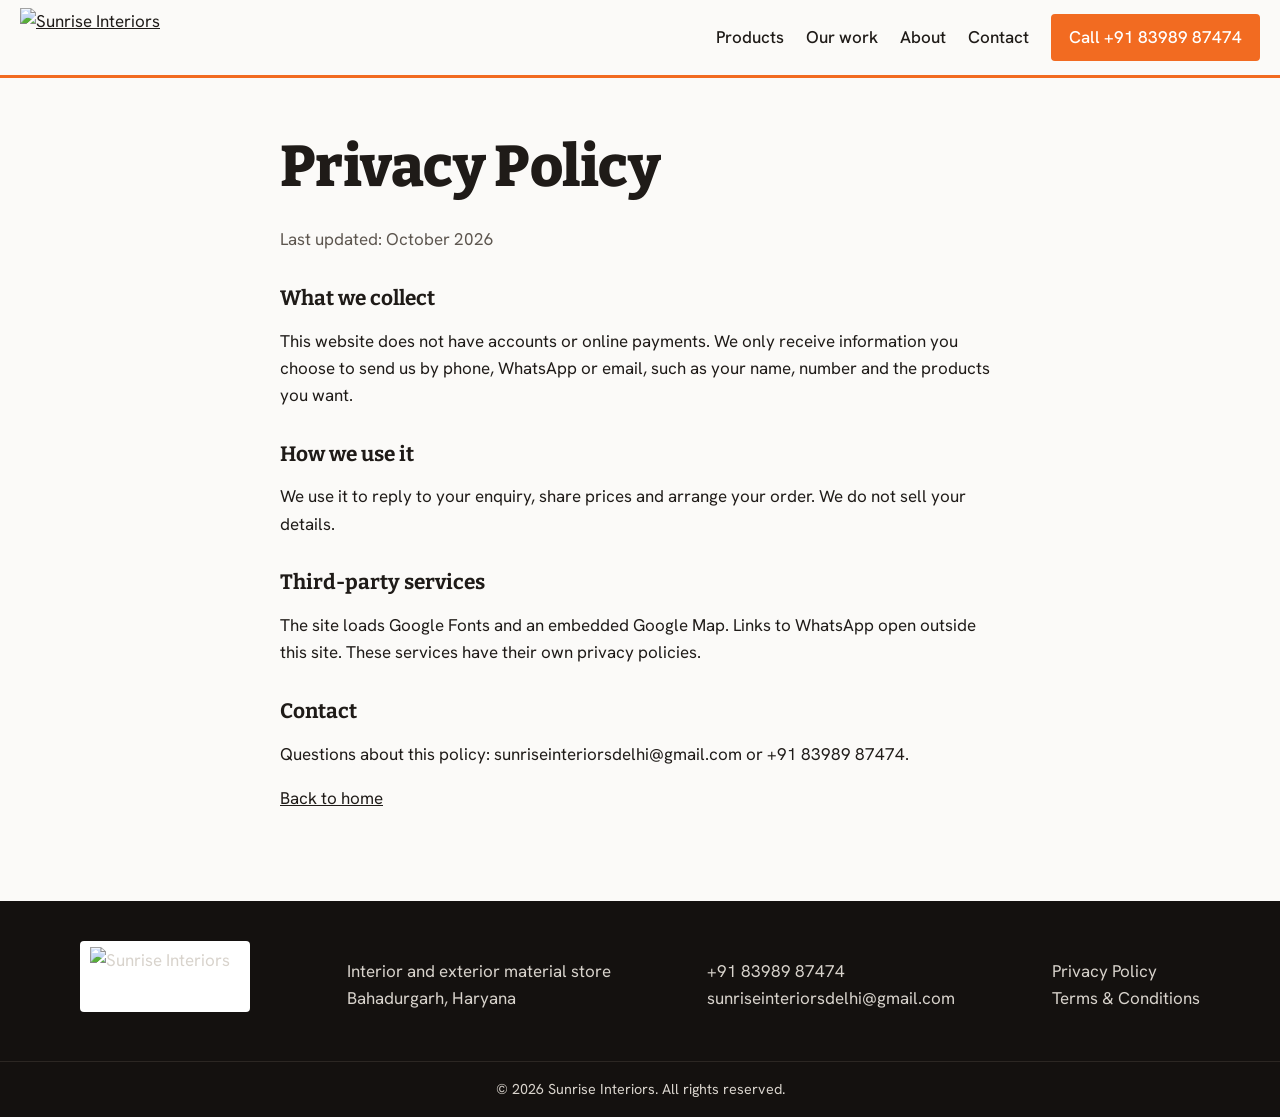
==== privacy.html @ b4b77e16 "Add files via upload" ====
<!DOCTYPE html>
<html lang="en"><head><meta charset="utf-8"><meta name="viewport" content="width=device-width, initial-scale=1">
<title>Privacy Policy | Sunrise Interiors</title><meta name="description" content="Privacy policy for the Sunrise Interiors website.">
<meta property="og:title" content="Privacy Policy | Sunrise Interiors"><meta property="og:image" content="assets/work-acp-exterior.jpg">
<link rel="icon" href="assets/logo.png">
<link rel="preconnect" href="https://fonts.googleapis.com"><link rel="preconnect" href="https://fonts.gstatic.com" crossorigin>
<link href="https://fonts.googleapis.com/css2?family=Bitter:wght@500;700;800&family=Hanken+Grotesk:wght@400;500;700&display=swap" rel="stylesheet">
<link rel="stylesheet" href="styles.css"></head><body class="">
<a class="skip" href="#main">Skip to content</a>
<header class="top"><a class="brand" href="index.html"><img src="assets/logo.svg" alt="Sunrise Interiors" width="150" height="59"></a>
<button class="burger" aria-label="Menu" aria-expanded="false" onclick="var n=document.getElementById('nav');var o=n.classList.toggle('open');this.setAttribute('aria-expanded',o)">Menu</button>
<nav id="nav"><a href="index.html#products">Products</a><a href="index.html#work">Our work</a><a href="index.html#about">About</a><a href="index.html#contact">Contact</a><a class="btn sm" href="tel:+918398987474">Call +91 83989 87474</a></nav></header>
<main id="main"><section class="wrap doc"><h1>Privacy Policy</h1><p class="sub">Last updated: October 2026</p><h2>What we collect</h2><p>This website does not have accounts or online payments. We only receive information you choose to send us by phone, WhatsApp or email, such as your name, number and the products you want.</p><h2>How we use it</h2><p>We use it to reply to your enquiry, share prices and arrange your order. We do not sell your details.</p><h2>Third-party services</h2><p>The site loads Google Fonts and an embedded Google Map. Links to WhatsApp open outside this site. These services have their own privacy policies.</p><h2>Contact</h2><p>Questions about this policy: sunriseinteriorsdelhi@gmail.com or +91 83989 87474.</p><p><a href="index.html">Back to home</a></p></section></main>
<footer><div class="wrap foot"><img src="assets/logo.svg" alt="Sunrise Interiors" width="170" height="67"><p>Interior and exterior material store<br>Bahadurgarh, Haryana</p>
<p><a href="tel:+918398987474">+91 83989 87474</a><br><a href="mailto:sunriseinteriorsdelhi@gmail.com">sunriseinteriorsdelhi@gmail.com</a></p><p><a href="privacy.html">Privacy Policy</a><br><a href="terms.html">Terms &amp; Conditions</a></p></div>
<p class="copy">© 2026 Sunrise Interiors. All rights reserved.</p></footer></body></html>
---- styles.css ----
:root{--sun:#f26b21;--sun-d:#c9500f;--ink:#1f1b18;--mute:#5d564f;--paper:#fbfaf8;--stone:#efece7;--line:#ddd8d1}
*{box-sizing:border-box}html{scroll-behavior:smooth;scroll-padding-top:90px}
body{margin:0;font:17px/1.6 "Hanken Grotesk",system-ui,sans-serif;color:var(--ink);background:var(--paper)}
img{max-width:100%;height:auto;display:block}a{color:inherit}
h1,h2,h3{font-family:Bitter,Georgia,serif;line-height:1.15;margin:0 0 .5em}
h1{font-size:clamp(2.1rem,5vw,3.6rem);font-weight:800;letter-spacing:-.01em}h2{font-size:clamp(1.7rem,3.4vw,2.4rem);font-weight:700}h3{font-size:1.25rem}
.wrap{max-width:1160px;margin:0 auto;padding:0 20px}.sec{padding:72px 20px}
.skip{position:absolute;left:-999px}.skip:focus{left:10px;top:10px;background:#fff;padding:8px;z-index:99}
:focus-visible{outline:3px solid var(--sun);outline-offset:2px}
.top{position:sticky;top:0;z-index:20;display:flex;align-items:center;justify-content:space-between;gap:16px;padding:8px 20px;background:rgba(251,250,248,.96);border-bottom:3px solid var(--sun);backdrop-filter:blur(6px)}
.top nav{display:flex;align-items:center;gap:22px}.top nav a{text-decoration:none;font-weight:500}.top nav a:hover{color:var(--sun-d)}
.burger{display:none;background:none;border:2px solid var(--ink);border-radius:6px;padding:6px 12px;font:inherit;font-weight:700}
.btn{display:inline-block;background:var(--sun);color:#fff;font-weight:700;text-decoration:none;padding:13px 24px;border-radius:4px;border:2px solid var(--sun)}
.btn:hover{background:var(--sun-d);border-color:var(--sun-d)}.btn.sm{padding:8px 16px}.btn.ghost{background:transparent;color:inherit;border-color:currentColor}.btn.ghost:hover{background:var(--ink);color:#fff;border-color:var(--ink)}
.hero{background:var(--stone);border-bottom:1px solid var(--line)}.hero-in{display:grid;grid-template-columns:1.1fr 1fr;gap:48px;align-items:center;padding-top:64px;padding-bottom:64px}
.hero-img{border-radius:4px;box-shadow:14px 14px 0 var(--sun)}.lead{font-size:1.15rem;color:var(--mute);max-width:56ch}.cta{display:flex;gap:12px;flex-wrap:wrap;margin-top:28px}
.sub{color:var(--mute);margin:-.2em 0 2em;max-width:60ch}
.grid{display:grid;grid-template-columns:repeat(auto-fill,minmax(250px,1fr));gap:28px}
.card{background:#fff;border:1px solid var(--line);border-radius:4px;overflow:hidden;display:flex;flex-direction:column}
.card div{padding:16px 18px 20px;display:flex;flex-direction:column;flex:1}.card p{margin:0 0 12px;color:var(--mute);font-size:.95rem;flex:1}
.card a{font-weight:700;color:var(--sun-d);text-decoration:none;border-bottom:2px solid var(--sun);align-self:flex-start}
.note{margin-top:32px;font-weight:500}
.band{background:var(--stone)}.band.dark{background:var(--ink);color:#fff}.band.dark .btn.ghost:hover{background:#fff;color:var(--ink);border-color:#fff}
.works{display:grid;grid-template-columns:repeat(auto-fit,minmax(300px,1fr));gap:24px}.works figure{margin:0}.works img{border-radius:4px;width:100%;aspect-ratio:4/3;object-fit:cover}.works figcaption{padding-top:10px;color:var(--mute);font-size:.95rem}
.two{display:grid;grid-template-columns:1fr 1.4fr;gap:40px}
.contact{display:grid;grid-template-columns:1fr 1.3fr;gap:40px;align-items:start}.contact a{color:#ffb98f}.contact .btn{color:#fff}.contact iframe{width:100%;height:340px;border:0;border-radius:4px}
footer{background:#14110f;color:#d8d3cc;padding-top:40px}.foot{display:flex;gap:40px;flex-wrap:wrap;justify-content:space-between;align-items:flex-start}.foot img{background:#fff;padding:6px 10px;border-radius:4px}.foot a{text-decoration:none}.foot a:hover{color:var(--sun)}
.copy{text-align:center;border-top:1px solid #2c2723;margin:32px 0 0;padding:16px;font-size:.9rem}
.doc{max-width:760px;padding-top:56px;padding-bottom:72px}.doc h2{font-size:1.3rem;margin-top:1.6em}
@media(max-width:820px){.hero-in,.two,.contact{grid-template-columns:1fr}.hero-in{padding-top:40px}.hero-img{box-shadow:8px 8px 0 var(--sun)}.sec{padding:52px 20px}
.burger{display:block}.top nav{display:none;position:absolute;left:0;right:0;top:100%;flex-direction:column;align-items:stretch;gap:0;background:var(--paper);border-bottom:3px solid var(--sun)}.top nav.open{display:flex}.top nav a{padding:14px 20px;border-top:1px solid var(--line)}.top nav .btn{margin:12px 20px;text-align:center}}
@media(prefers-reduced-motion:reduce){html{scroll-behavior:auto}}
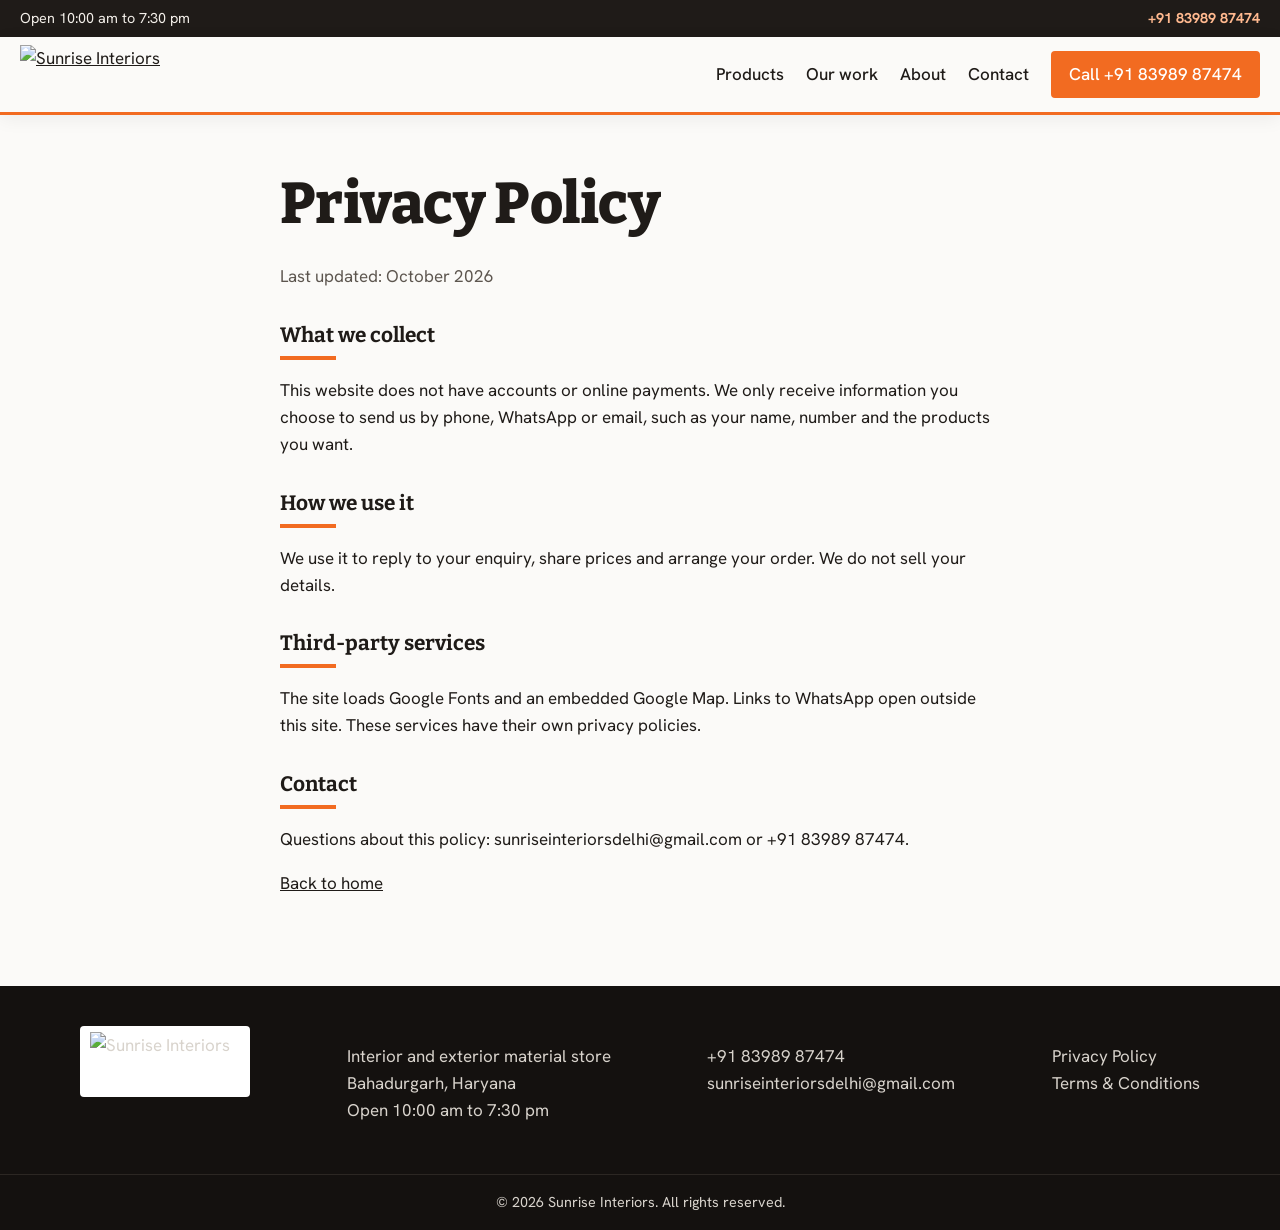
==== commit 542a1e12: "Add files via upload" ====
--- a/privacy.html
+++ b/privacy.html
@@ -1,16 +1,17 @@
 <!DOCTYPE html>
 <html lang="en"><head><meta charset="utf-8"><meta name="viewport" content="width=device-width, initial-scale=1">
 <title>Privacy Policy | Sunrise Interiors</title><meta name="description" content="Privacy policy for the Sunrise Interiors website.">
-<meta property="og:title" content="Privacy Policy | Sunrise Interiors"><meta property="og:image" content="assets/work-acp-exterior.jpg">
+<meta property="og:title" content="Privacy Policy | Sunrise Interiors"><meta property="og:image" content="assets/hero-poster.jpg">
 <link rel="icon" href="assets/logo.png">
 <link rel="preconnect" href="https://fonts.googleapis.com"><link rel="preconnect" href="https://fonts.gstatic.com" crossorigin>
 <link href="https://fonts.googleapis.com/css2?family=Bitter:wght@500;700;800&family=Hanken+Grotesk:wght@400;500;700&display=swap" rel="stylesheet">
 <link rel="stylesheet" href="styles.css"></head><body class="">
 <a class="skip" href="#main">Skip to content</a>
+<div class="strip"><span>Open 10:00 am to 7:30 pm</span><a href="tel:+918398987474">+91 83989 87474</a></div>
 <header class="top"><a class="brand" href="index.html"><img src="assets/logo.svg" alt="Sunrise Interiors" width="150" height="59"></a>
 <button class="burger" aria-label="Menu" aria-expanded="false" onclick="var n=document.getElementById('nav');var o=n.classList.toggle('open');this.setAttribute('aria-expanded',o)">Menu</button>
 <nav id="nav"><a href="index.html#products">Products</a><a href="index.html#work">Our work</a><a href="index.html#about">About</a><a href="index.html#contact">Contact</a><a class="btn sm" href="tel:+918398987474">Call +91 83989 87474</a></nav></header>
 <main id="main"><section class="wrap doc"><h1>Privacy Policy</h1><p class="sub">Last updated: October 2026</p><h2>What we collect</h2><p>This website does not have accounts or online payments. We only receive information you choose to send us by phone, WhatsApp or email, such as your name, number and the products you want.</p><h2>How we use it</h2><p>We use it to reply to your enquiry, share prices and arrange your order. We do not sell your details.</p><h2>Third-party services</h2><p>The site loads Google Fonts and an embedded Google Map. Links to WhatsApp open outside this site. These services have their own privacy policies.</p><h2>Contact</h2><p>Questions about this policy: sunriseinteriorsdelhi@gmail.com or +91 83989 87474.</p><p><a href="index.html">Back to home</a></p></section></main>
-<footer><div class="wrap foot"><img src="assets/logo.svg" alt="Sunrise Interiors" width="170" height="67"><p>Interior and exterior material store<br>Bahadurgarh, Haryana</p>
+<footer><div class="wrap foot"><img src="assets/logo.svg" alt="Sunrise Interiors" width="170" height="67"><p>Interior and exterior material store<br>Bahadurgarh, Haryana<br>Open 10:00 am to 7:30 pm</p>
 <p><a href="tel:+918398987474">+91 83989 87474</a><br><a href="mailto:sunriseinteriorsdelhi@gmail.com">sunriseinteriorsdelhi@gmail.com</a></p><p><a href="privacy.html">Privacy Policy</a><br><a href="terms.html">Terms &amp; Conditions</a></p></div>
 <p class="copy">© 2026 Sunrise Interiors. All rights reserved.</p></footer></body></html>
--- a/styles.css
+++ b/styles.css
@@ -30,3 +30,15 @@
 @media(max-width:820px){.hero-in,.two,.contact{grid-template-columns:1fr}.hero-in{padding-top:40px}.hero-img{box-shadow:8px 8px 0 var(--sun)}.sec{padding:52px 20px}
 .burger{display:block}.top nav{display:none;position:absolute;left:0;right:0;top:100%;flex-direction:column;align-items:stretch;gap:0;background:var(--paper);border-bottom:3px solid var(--sun)}.top nav.open{display:flex}.top nav a{padding:14px 20px;border-top:1px solid var(--line)}.top nav .btn{margin:12px 20px;text-align:center}}
 @media(prefers-reduced-motion:reduce){html{scroll-behavior:auto}}
+.strip{display:flex;justify-content:space-between;gap:12px;flex-wrap:wrap;background:var(--ink);color:#f3efe9;font-size:.9rem;padding:7px 20px}.strip a{text-decoration:none;font-weight:700;color:#ffb98f}
+.hero{background:radial-gradient(circle at 78% 55%,rgba(242,107,33,.45),transparent 48%),linear-gradient(135deg,#1f1b18,#2b2420);color:#fff;border:0}
+.hero-in{grid-template-columns:1.15fr 1fr;padding-top:72px;padding-bottom:72px}.hero h1{color:#fff}.hero .lead{color:#e4dfd8}
+.hero .open{display:inline-block;margin:20px 0 0;padding:6px 14px;border-left:4px solid var(--sun);background:rgba(255,255,255,.08)}
+.hero .btn.ghost:hover{background:#fff;color:var(--ink);border-color:#fff}
+.hero-img{width:100%;max-width:470px;justify-self:center;border-radius:10px;box-shadow:0 30px 60px rgba(0,0,0,.5),0 0 0 6px rgba(255,255,255,.1)}
+.chips{background:var(--sun);overflow-x:auto}.chips .wrap{display:flex;gap:6px 26px;padding-top:12px;padding-bottom:12px;white-space:nowrap}.chips a{color:#fff;text-decoration:none;font-weight:700}.chips a:hover{text-decoration:underline}
+.card{transition:box-shadow .2s,transform .2s}.card:hover{box-shadow:0 16px 34px rgba(0,0,0,.14);transform:translateY(-3px)}.card img{aspect-ratio:4/3;object-fit:cover}
+.card h3{border-left:4px solid var(--sun);padding-left:10px}
+h2{position:relative;padding-bottom:12px}h2:after{content:"";position:absolute;left:0;bottom:0;width:56px;height:4px;background:var(--sun)}
+.top{box-shadow:0 4px 18px rgba(0,0,0,.06)}.foot img{background:none;padding:0;filter:brightness(0) invert(1)}.foot img[src$=svg]{filter:none;background:#fff;padding:6px 10px}
+@media(max-width:820px){.hero-in{padding-top:40px;padding-bottom:48px}.hero-img{max-width:100%}}
